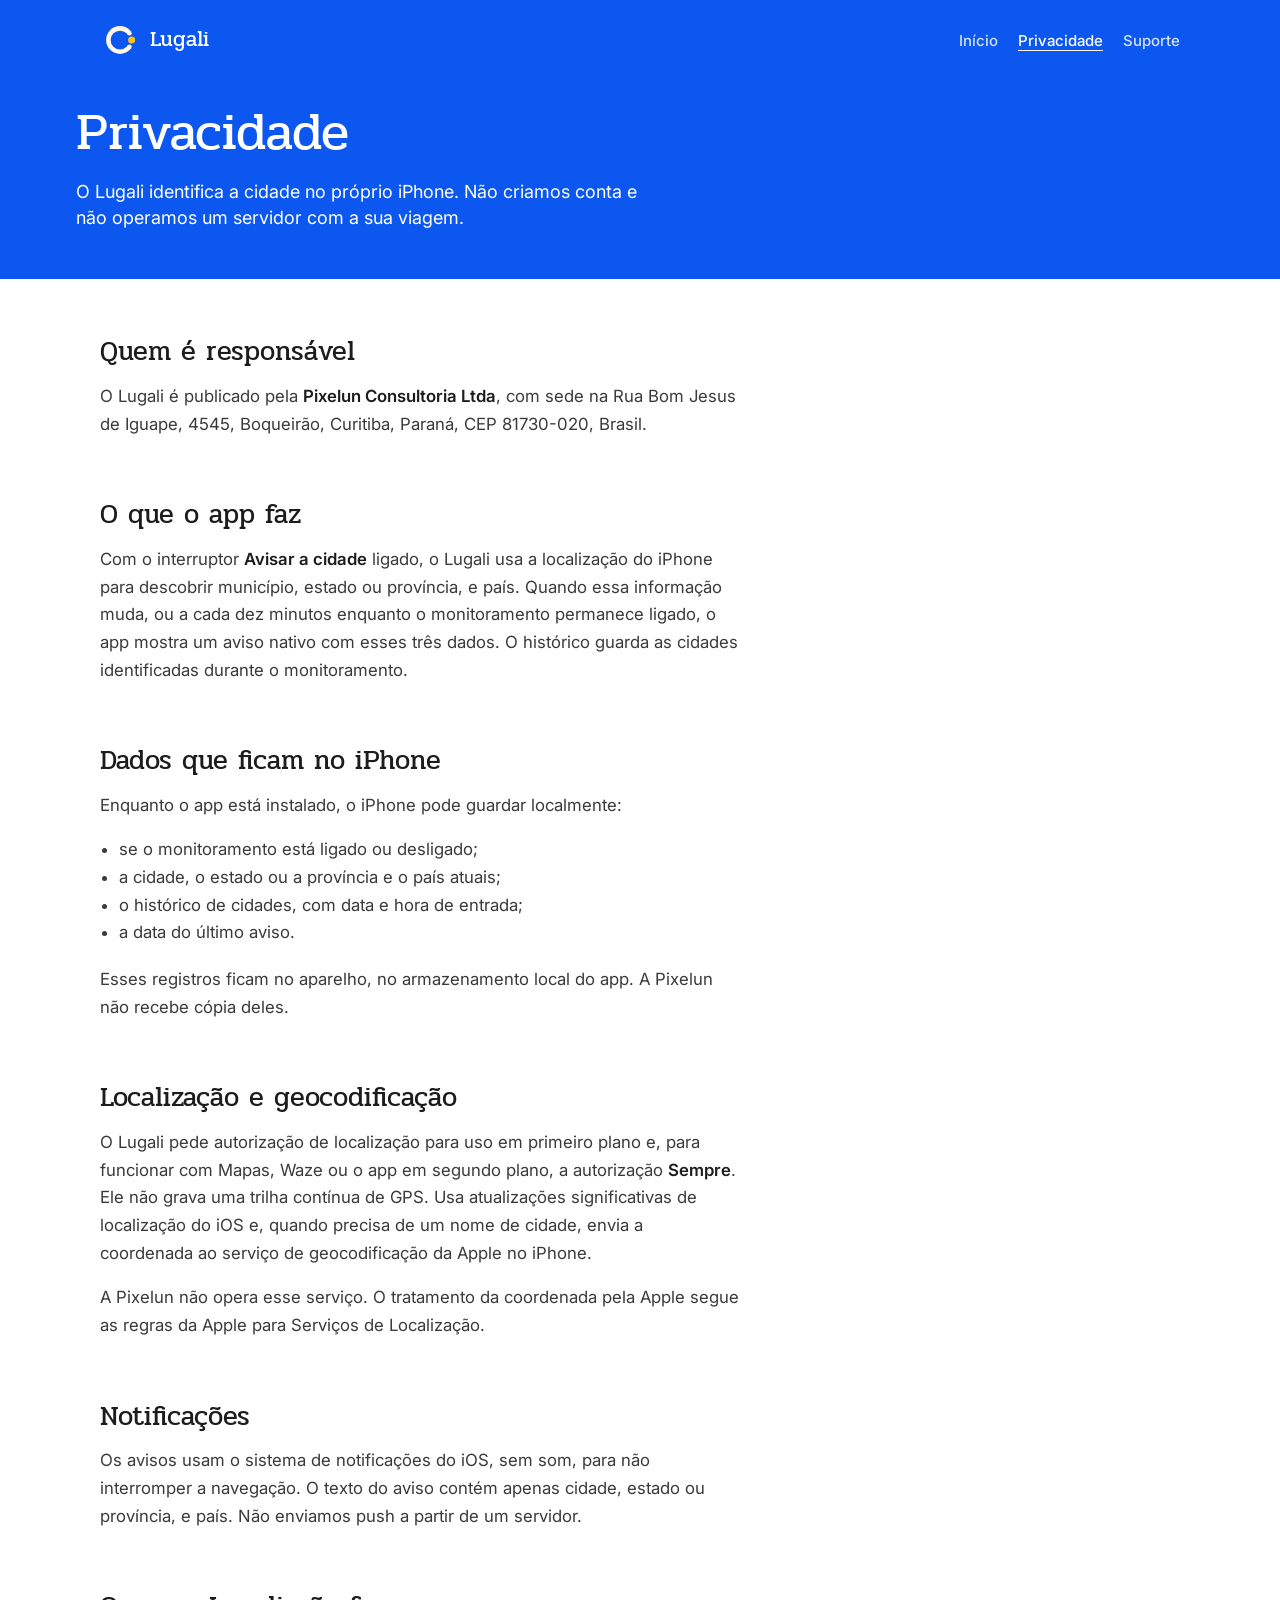
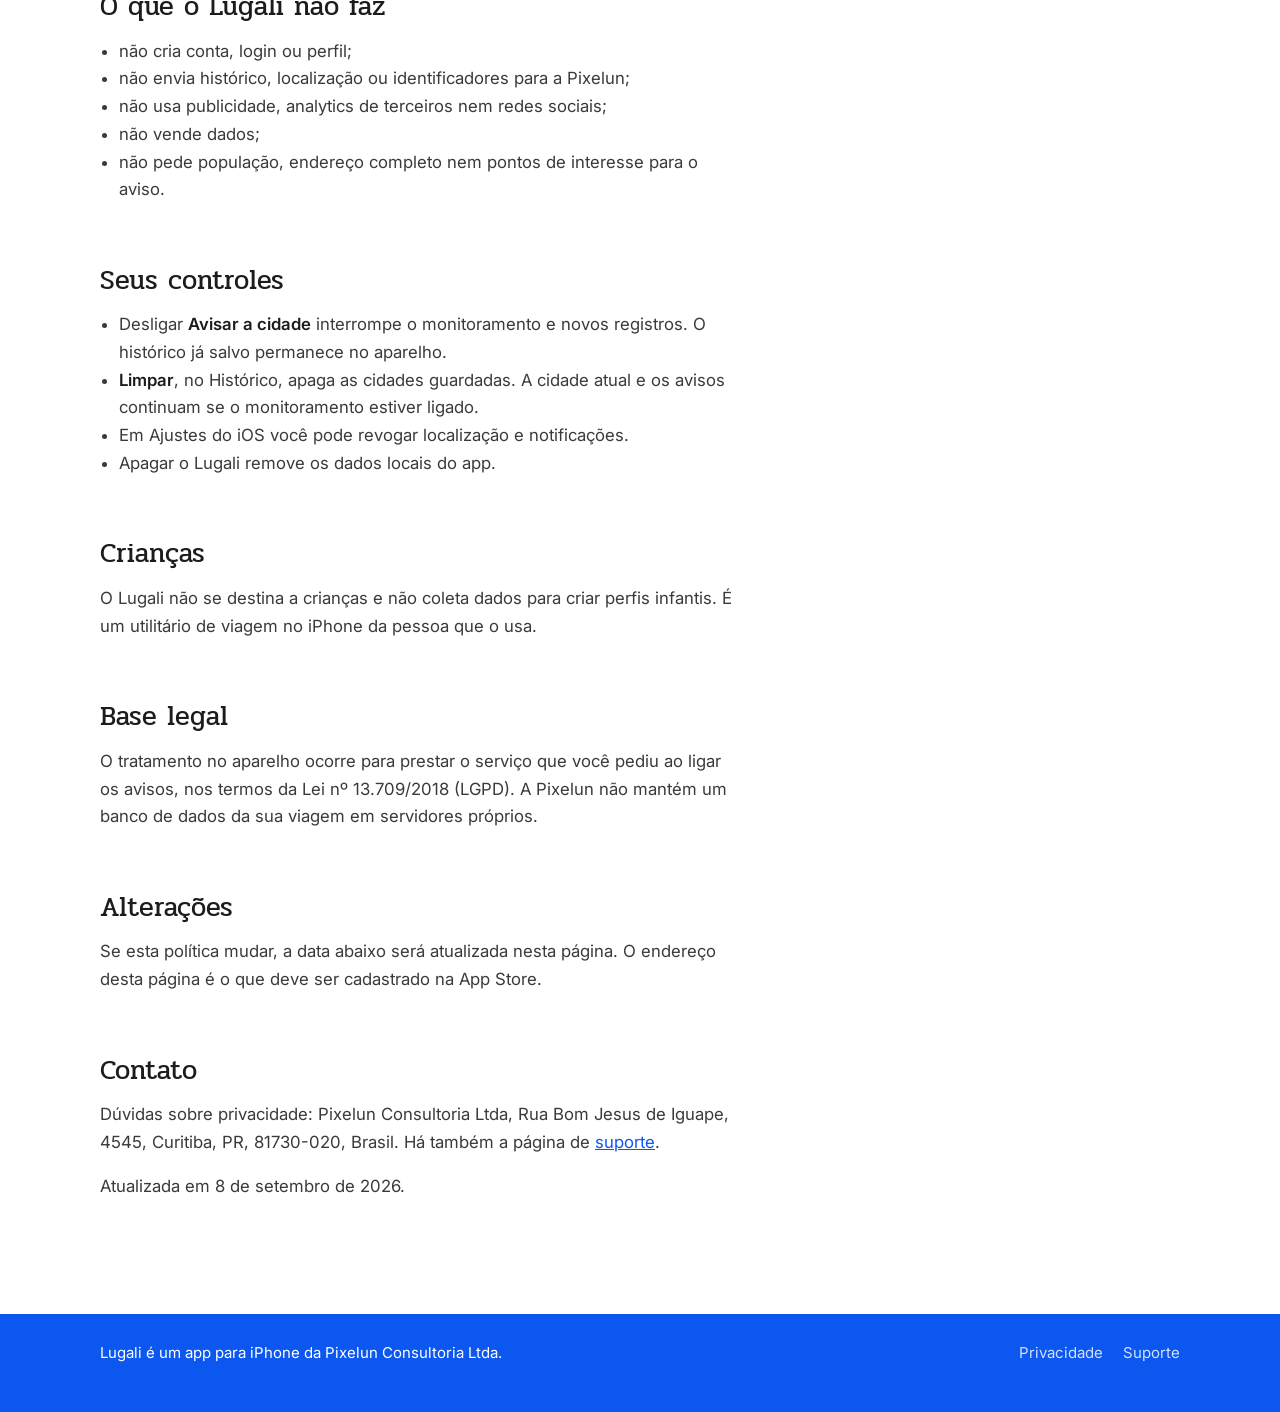
==== site/privacidade.html @ ca4b44b0 "chore: repositório inicial do Lugali com landing pública App iPhone e site estático (início, privaci" ====
<!DOCTYPE html>
<html lang="pt-BR">
<head>
  <meta charset="utf-8">
  <meta name="viewport" content="width=device-width, initial-scale=1">
  <title>Privacidade — Lugali</title>
  <meta name="description" content="Política de privacidade do Lugali: localização e histórico ficam no iPhone. A Pixelun não opera um servidor com os seus dados.">
  <meta name="theme-color" content="#0C57F0">
  <link rel="icon" type="image/png" sizes="32x32" href="assets/favicon-32.png">
  <link rel="apple-touch-icon" href="assets/apple-touch-icon.png">
  <link rel="preconnect" href="https://fonts.googleapis.com">
  <link rel="preconnect" href="https://fonts.gstatic.com" crossorigin>
  <link href="https://fonts.googleapis.com/css2?family=Inter:wght@400;500;600&family=Pridi:wght@400&display=swap" rel="stylesheet">
  <link rel="stylesheet" href="assets/styles.css">
</head>
<body>
  <a class="skip" href="#conteudo">Ir ao conteúdo</a>
  <header class="mast">
    <div class="shell mast-bar">
      <a class="brand" href="index.html">
        <img src="assets/mark.svg" width="40" height="40" alt="">
        <span>Lugali</span>
      </a>
      <nav class="nav" aria-label="Principal">
        <a href="index.html">Início</a>
        <a href="privacidade.html" aria-current="page">Privacidade</a>
        <a href="suporte.html">Suporte</a>
      </nav>
    </div>
    <div class="shell intro">
      <h1>Privacidade</h1>
      <p class="lede">O Lugali identifica a cidade no próprio iPhone. Não criamos conta e não operamos um servidor com a sua viagem.</p>
    </div>
  </header>

  <main id="conteudo" class="paper">
    <article class="paper-body">
      <div class="shell">
        <h2>Quem é responsável</h2>
        <p>O Lugali é publicado pela <strong>Pixelun Consultoria Ltda</strong>, com sede na Rua Bom Jesus de Iguape, 4545, Boqueirão, Curitiba, Paraná, CEP 81730-020, Brasil.</p>

        <h2>O que o app faz</h2>
        <p>Com o interruptor <strong>Avisar a cidade</strong> ligado, o Lugali usa a localização do iPhone para descobrir município, estado ou província, e país. Quando essa informação muda, ou a cada dez minutos enquanto o monitoramento permanece ligado, o app mostra um aviso nativo com esses três dados. O histórico guarda as cidades identificadas durante o monitoramento.</p>

        <h2>Dados que ficam no iPhone</h2>
        <p>Enquanto o app está instalado, o iPhone pode guardar localmente:</p>
        <ul>
          <li>se o monitoramento está ligado ou desligado;</li>
          <li>a cidade, o estado ou a província e o país atuais;</li>
          <li>o histórico de cidades, com data e hora de entrada;</li>
          <li>a data do último aviso.</li>
        </ul>
        <p>Esses registros ficam no aparelho, no armazenamento local do app. A Pixelun não recebe cópia deles.</p>

        <h2>Localização e geocodificação</h2>
        <p>O Lugali pede autorização de localização para uso em primeiro plano e, para funcionar com Mapas, Waze ou o app em segundo plano, a autorização <strong>Sempre</strong>. Ele não grava uma trilha contínua de GPS. Usa atualizações significativas de localização do iOS e, quando precisa de um nome de cidade, envia a coordenada ao serviço de geocodificação da Apple no iPhone.</p>
        <p>A Pixelun não opera esse serviço. O tratamento da coordenada pela Apple segue as regras da Apple para Serviços de Localização.</p>

        <h2>Notificações</h2>
        <p>Os avisos usam o sistema de notificações do iOS, sem som, para não interromper a navegação. O texto do aviso contém apenas cidade, estado ou província, e país. Não enviamos push a partir de um servidor.</p>

        <h2>O que o Lugali não faz</h2>
        <ul>
          <li>não cria conta, login ou perfil;</li>
          <li>não envia histórico, localização ou identificadores para a Pixelun;</li>
          <li>não usa publicidade, analytics de terceiros nem redes sociais;</li>
          <li>não vende dados;</li>
          <li>não pede população, endereço completo nem pontos de interesse para o aviso.</li>
        </ul>

        <h2>Seus controles</h2>
        <ul>
          <li>Desligar <strong>Avisar a cidade</strong> interrompe o monitoramento e novos registros. O histórico já salvo permanece no aparelho.</li>
          <li><strong>Limpar</strong>, no Histórico, apaga as cidades guardadas. A cidade atual e os avisos continuam se o monitoramento estiver ligado.</li>
          <li>Em Ajustes do iOS você pode revogar localização e notificações.</li>
          <li>Apagar o Lugali remove os dados locais do app.</li>
        </ul>

        <h2>Crianças</h2>
        <p>O Lugali não se destina a crianças e não coleta dados para criar perfis infantis. É um utilitário de viagem no iPhone da pessoa que o usa.</p>

        <h2>Base legal</h2>
        <p>O tratamento no aparelho ocorre para prestar o serviço que você pediu ao ligar os avisos, nos termos da Lei nº 13.709/2018 (LGPD). A Pixelun não mantém um banco de dados da sua viagem em servidores próprios.</p>

        <h2>Alterações</h2>
        <p>Se esta política mudar, a data abaixo será atualizada nesta página. O endereço desta página é o que deve ser cadastrado na App Store.</p>

        <h2>Contato</h2>
        <p>Dúvidas sobre privacidade: Pixelun Consultoria Ltda, Rua Bom Jesus de Iguape, 4545, Curitiba, PR, 81730-020, Brasil. Há também a página de <a href="suporte.html">suporte</a>.</p>
        <p class="updated">Atualizada em 8 de setembro de 2026.</p>
      </div>
    </article>
  </main>

  <footer class="colophon">
    <div class="shell colophon-bar">
      <p>Lugali é um app para iPhone da Pixelun Consultoria Ltda.</p>
      <p class="colophon-links">
        <a href="privacidade.html">Privacidade</a>
        <a href="suporte.html">Suporte</a>
      </p>
    </div>
  </footer>
</body>
</html>
---- site/assets/styles.css ----
:root {
  --cobalt: #0c57f0;
  --cream: #fff7e8;
  --mango: #ffc21c;
  --white: #ffffff;
  --ink: #1c1c1e;
  --muted: #3a3a3c;
  --display: "Pridi", Palatino, "Palatino Linotype", serif;
  --sans: "Inter", system-ui, sans-serif;
  --shell: 1080px;
  --gutter: 24px;
  --phone-w: 260px;
  --phone-h: 540px;
  --phone-r: 32px;
}

*,
*::before,
*::after {
  box-sizing: border-box;
}

html {
  scroll-behavior: smooth;
}

html,
body {
  margin: 0;
  background: var(--cobalt);
  color: var(--white);
  font-family: var(--sans);
  font-synthesis: none;
  -webkit-font-smoothing: antialiased;
}

img {
  max-width: 100%;
  height: auto;
  display: block;
}

a {
  color: inherit;
}

.skip {
  position: absolute;
  left: 12px;
  top: -40px;
  z-index: 20;
  background: var(--white);
  color: var(--ink);
  padding: 8px 12px;
  font-size: 14px;
}

.skip:focus {
  top: 12px;
}

.shell {
  width: 100%;
  max-width: calc(var(--shell) + var(--gutter) * 2);
  margin-inline: auto;
  padding-inline: var(--gutter);
  overflow-x: hidden;
}

.mast-bar,
.colophon-bar {
  display: flex;
  flex-wrap: wrap;
  align-items: center;
  justify-content: space-between;
  gap: 12px 24px;
}

.mast-bar {
  padding-top: 20px;
  padding-bottom: 8px;
}

.brand {
  display: flex;
  align-items: center;
  gap: 10px;
  text-decoration: none;
  font-family: var(--display);
  font-size: 1.35rem;
  line-height: 1;
}

.brand img {
  width: 40px;
  height: 40px;
}

.nav {
  display: flex;
  flex-wrap: wrap;
  gap: 8px 20px;
  font-size: 0.9375rem;
  font-weight: 500;
}

.nav a {
  text-decoration: none;
  color: rgb(255 255 255 / 0.82);
}

.nav a:hover,
.nav a[aria-current="page"] {
  color: var(--white);
}

.nav a[aria-current="page"] {
  box-shadow: 0 1px 0 var(--cream);
}

.hero-copy,
.moment-copy {
  min-width: 0;
}

.hero {
  display: grid;
  grid-template-columns: minmax(0, 26rem) minmax(0, 28rem);
  justify-content: space-between;
  align-items: center;
  gap: 40px 56px;
  padding-top: 48px;
  padding-bottom: 72px;
}

.opener {
  margin: 0 0 16px;
  max-width: min(28em, 100%);
  font-size: 1.0625rem;
  line-height: 1.45;
  color: rgb(255 255 255 / 0.88);
  overflow-wrap: break-word;
  text-wrap: pretty;
}

.hero h1,
.moment h2 {
  margin: 0;
  font-family: var(--display);
  font-weight: 400;
  font-size: clamp(2.35rem, 4.2vw, 4rem);
  line-height: 1.08;
  text-wrap: balance;
  overflow-wrap: break-word;
}

.lede {
  margin: 18px 0 0;
  max-width: min(28em, 100%);
  font-size: 1.125rem;
  line-height: 1.45;
  font-weight: 400;
  overflow-wrap: break-word;
  text-wrap: pretty;
}

.hero-frame {
  margin: 0;
  width: 100%;
  height: min(520px, 62vh);
  overflow: hidden;
  border-radius: 32px;
}

.hero-frame img {
  width: 100%;
  height: 100%;
  object-fit: cover;
  object-position: center 58%;
}

.moment {
  display: grid;
  grid-template-columns: minmax(0, 1fr) var(--phone-w);
  gap: 40px 72px;
  align-items: center;
  padding-bottom: 80px;
}

.moment-flip {
  grid-template-columns: var(--phone-w) minmax(0, 1fr);
}

.moment-flip .phone {
  grid-column: 1;
  grid-row: 1;
}

.moment-flip .moment-copy {
  grid-column: 2;
  grid-row: 1;
}

.phone {
  position: relative;
  width: var(--phone-w);
  height: var(--phone-h);
  border-radius: var(--phone-r);
  overflow: hidden;
  background: var(--white);
  justify-self: center;
}

.phone-screen {
  width: 100%;
  height: 100%;
  object-fit: cover;
  object-position: top center;
}

.phone-banner {
  position: absolute;
  top: 7%;
  left: 50%;
  width: 90%;
  transform: translateX(-50%);
  pointer-events: none;
}

.colophon {
  padding: 28px 0 48px;
  font-size: 0.9375rem;
  line-height: 1.5;
}

.colophon p {
  margin: 0;
}

.colophon a {
  text-decoration: none;
  color: rgb(255 255 255 / 0.82);
}

.colophon a:hover {
  color: var(--white);
}

.colophon-links {
  display: flex;
  gap: 20px;
}

.intro {
  padding: 36px 0 48px;
}

.intro h1 {
  margin: 0;
  font-family: var(--display);
  font-weight: 400;
  font-size: clamp(2.25rem, 5vw, 3.25rem);
  line-height: 1.1;
  max-width: 16ch;
}

.intro .lede {
  max-width: 32em;
  color: var(--white);
}

.paper {
  background: var(--white);
  color: var(--ink);
}

.paper-body {
  padding: 56px var(--gutter) 96px;
}

.paper-body .shell {
  max-width: calc(var(--shell) + var(--gutter) * 2);
}

.paper-body .shell > * {
  max-width: 40rem;
}

.paper-body h2 {
  margin: 2.2em 0 0.55em;
  font-family: var(--display);
  font-weight: 400;
  font-size: 1.7rem;
  line-height: 1.2;
}

.paper-body h2:first-child {
  margin-top: 0;
}

.paper-body p,
.paper-body li,
.faq dd {
  font-size: 1.05rem;
  line-height: 1.65;
  color: var(--muted);
  overflow-wrap: break-word;
}

.paper-body p {
  margin: 0 0 1em;
}

.paper-body ul {
  margin: 0 0 1.2em;
  padding-left: 1.2em;
}

.paper-body strong {
  color: var(--ink);
  font-weight: 600;
}

.paper-body a {
  color: var(--cobalt);
}

.updated {
  margin-top: 2.5em;
  font-size: 0.95rem;
  color: #6e6e73;
}

.faq dt {
  margin-top: 1.5em;
  font-weight: 600;
  color: var(--ink);
}

.faq dd {
  margin: 0.4em 0 0;
}

.contact-block {
  margin-top: 1em;
}

@media (max-width: 800px) {
  .mast-bar {
    flex-direction: column;
    align-items: flex-start;
    gap: 14px;
  }

  .hero,
  .moment,
  .moment-flip {
    grid-template-columns: 1fr;
  }

  .moment-flip .phone,
  .moment-flip .moment-copy {
    grid-column: auto;
    grid-row: auto;
  }

  .hero {
    padding-top: 28px;
    padding-bottom: 48px;
    gap: 28px;
  }

  .hero-frame {
    height: 380px;
  }

  .hero h1,
  .moment h2 {
    font-size: clamp(2.1rem, 8.5vw, 2.75rem);
  }

  .opener,
  .lede {
    font-size: 1rem;
    max-width: 20rem;
  }

  .moment {
    padding-bottom: 56px;
    gap: 28px;
  }

  .phone {
    width: min(var(--phone-w), 100%);
  }
}

@media (prefers-reduced-motion: reduce) {
  html {
    scroll-behavior: auto;
  }
}

:focus-visible {
  outline: 2px solid var(--cream);
  outline-offset: 3px;
}

.paper :focus-visible {
  outline-color: var(--cobalt);
}
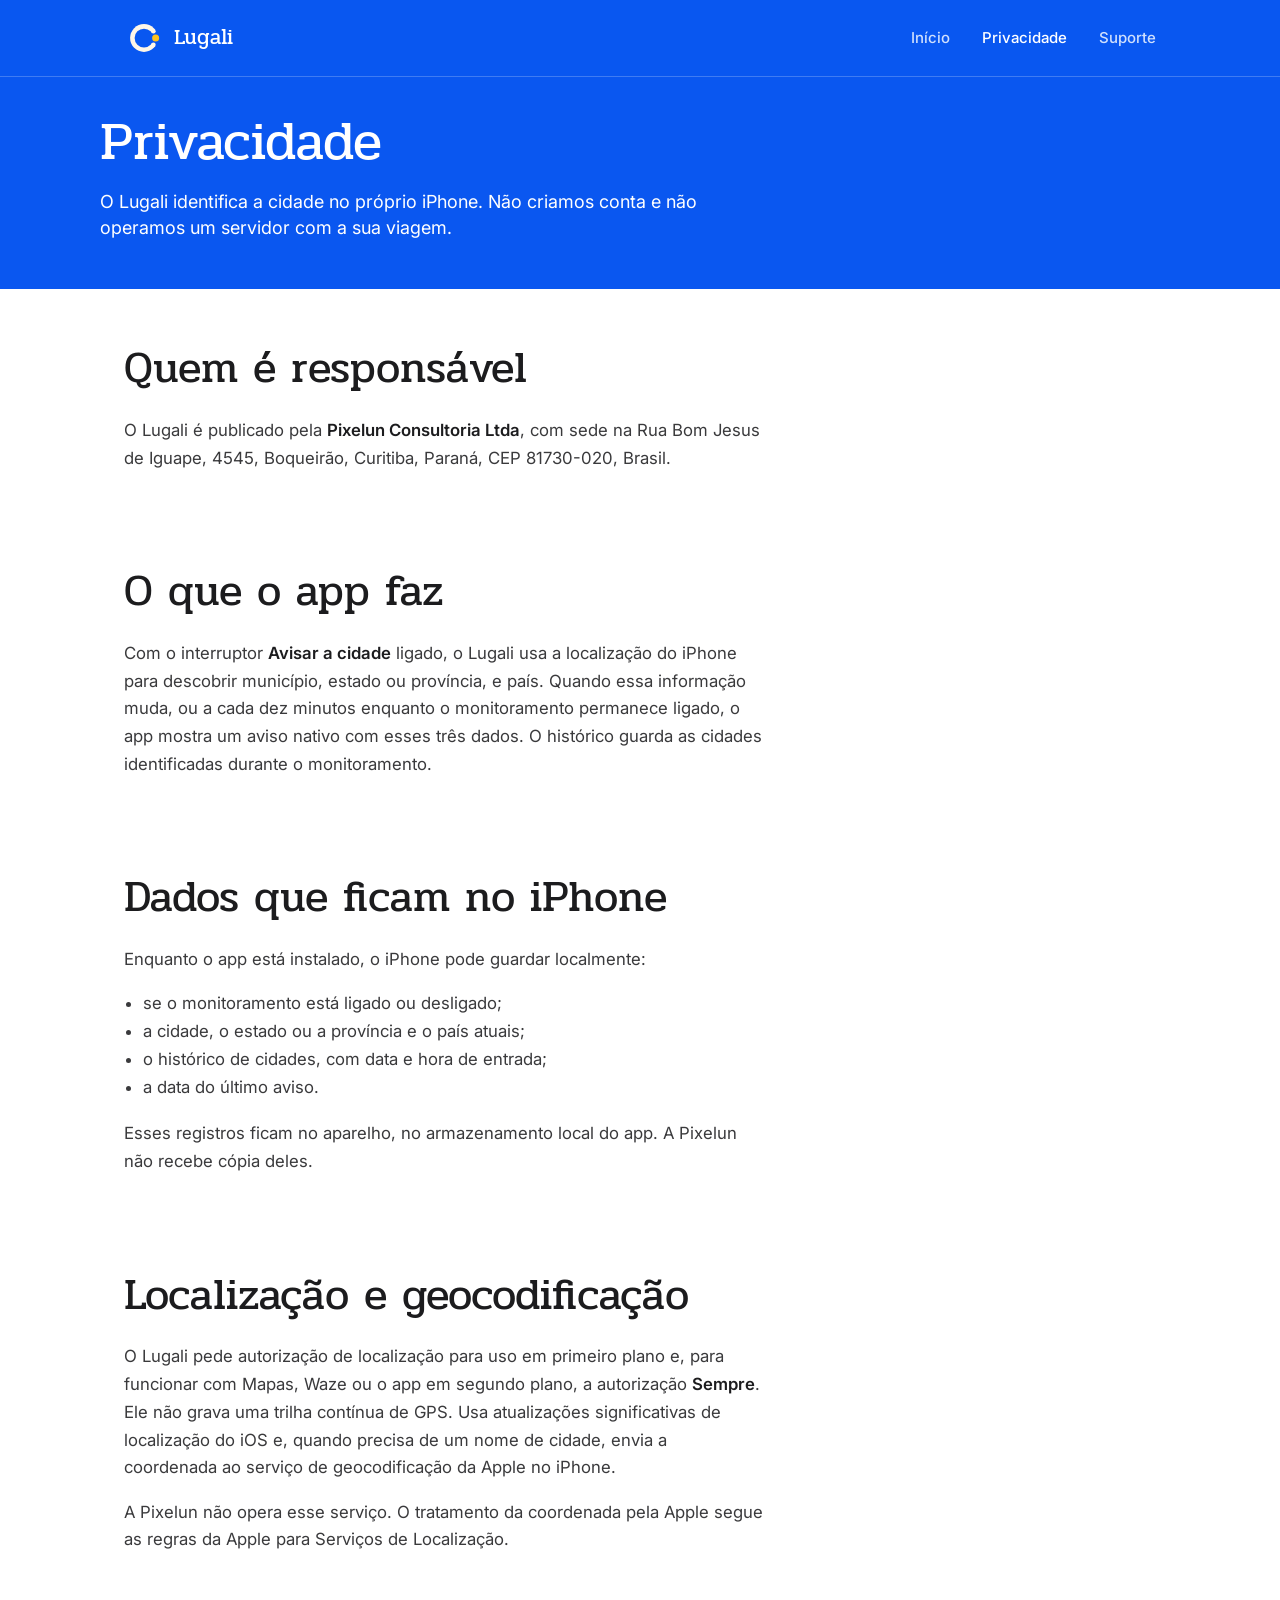
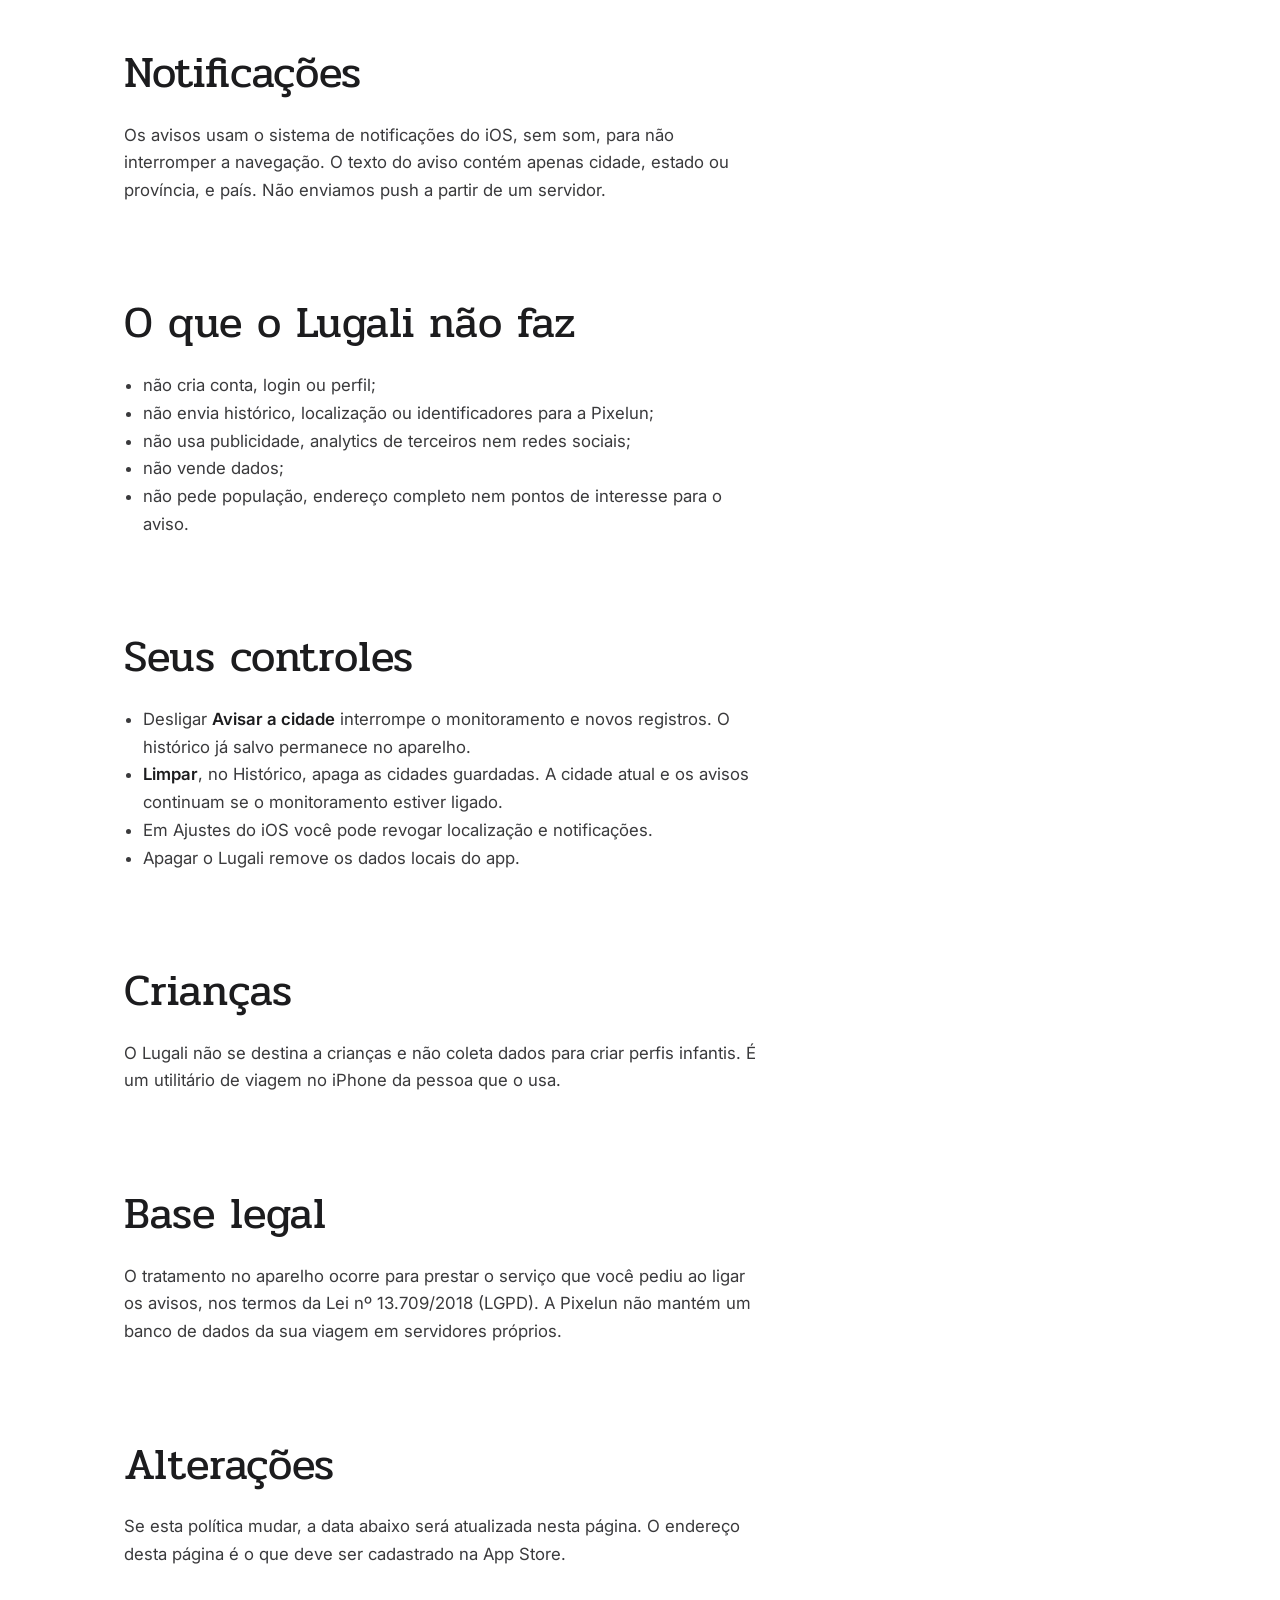
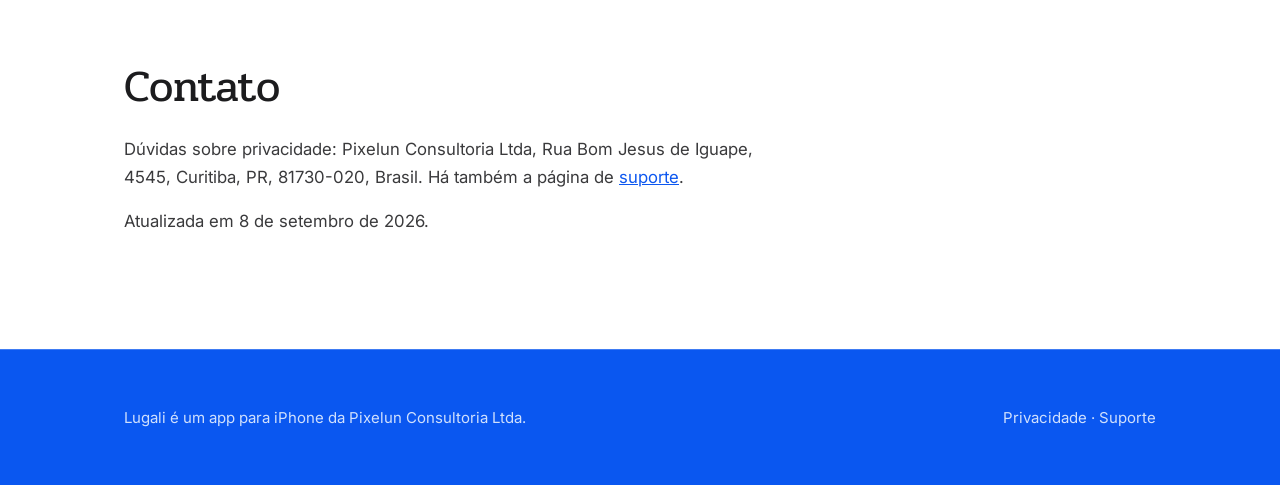
==== commit 840ff150: "feat: alinhar landing ao HTML de referência e unificar o aviso na rota A seção Continue a rota passa" ====
--- a/site/privacidade.html
+++ b/site/privacidade.html
@@ -15,27 +15,27 @@
 </head>
 <body>
   <a class="skip" href="#conteudo">Ir ao conteúdo</a>
-  <header class="mast">
-    <div class="shell mast-bar">
-      <a class="brand" href="index.html">
+  <header class="topnav">
+    <div class="container topnav-inner">
+      <a class="logo" href="index.html">
         <img src="assets/mark.svg" width="40" height="40" alt="">
-        <span>Lugali</span>
+        Lugali
       </a>
-      <nav class="nav" aria-label="Principal">
+      <nav aria-label="Principal">
         <a href="index.html">Início</a>
         <a href="privacidade.html" aria-current="page">Privacidade</a>
         <a href="suporte.html">Suporte</a>
       </nav>
     </div>
-    <div class="shell intro">
-      <h1>Privacidade</h1>
-      <p class="lede">O Lugali identifica a cidade no próprio iPhone. Não criamos conta e não operamos um servidor com a sua viagem.</p>
-    </div>
   </header>
+  <div class="intro container">
+    <h1>Privacidade</h1>
+    <p class="lead">O Lugali identifica a cidade no próprio iPhone. Não criamos conta e não operamos um servidor com a sua viagem.</p>
+  </div>
 
   <main id="conteudo" class="paper">
     <article class="paper-body">
-      <div class="shell">
+      <div class="container">
         <h2>Quem é responsável</h2>
         <p>O Lugali é publicado pela <strong>Pixelun Consultoria Ltda</strong>, com sede na Rua Bom Jesus de Iguape, 4545, Boqueirão, Curitiba, Paraná, CEP 81730-020, Brasil.</p>
 
@@ -92,13 +92,14 @@
     </article>
   </main>
 
-  <footer class="colophon">
-    <div class="shell colophon-bar">
-      <p>Lugali é um app para iPhone da Pixelun Consultoria Ltda.</p>
-      <p class="colophon-links">
+  <footer class="pagefoot">
+    <div class="container pagefoot-inner">
+      <span>Lugali é um app para iPhone da Pixelun Consultoria Ltda.</span>
+      <span>
         <a href="privacidade.html">Privacidade</a>
+        ·
         <a href="suporte.html">Suporte</a>
-      </p>
+      </span>
     </div>
   </footer>
 </body>
--- a/site/assets/styles.css
+++ b/site/assets/styles.css
@@ -1,17 +1,37 @@
 :root {
+  --bg: oklch(52.35% 0.2388 262.4);
+  --surface: oklch(100% 0 0);
+  --fg: oklch(100% 0 0);
+  --muted: oklch(90.4% 0.043 262.4);
+  --border: oklch(100% 0 0 / 0.22);
+  --accent: oklch(97.83% 0.0215 83.3);
+  --mango: oklch(84.65% 0.1689 84.8);
+  --ink: #1c1c1e;
+  --paper-muted: #3a3a3c;
   --cobalt: #0c57f0;
-  --cream: #fff7e8;
-  --mango: #ffc21c;
-  --white: #ffffff;
-  --ink: #1c1c1e;
-  --muted: #3a3a3c;
-  --display: "Pridi", Palatino, "Palatino Linotype", serif;
-  --sans: "Inter", system-ui, sans-serif;
-  --shell: 1080px;
+
+  --font-display: "Pridi", Palatino, "Palatino Linotype", "Iowan Old Style", Georgia, serif;
+  --font-body: Inter, -apple-system, BlinkMacSystemFont, "Segoe UI", system-ui, sans-serif;
+
+  --accent-soft: color-mix(in oklch, var(--accent) 14%, transparent);
+  --fg-soft: color-mix(in oklch, var(--fg) 10%, transparent);
+
+  --fs-h1: clamp(2.35rem, 4.2vw, 4rem);
+  --fs-h2: clamp(2.1rem, 3.4vw, 3.25rem);
+  --fs-h3: 1.7rem;
+  --fs-lead: 1.125rem;
+
+  --gap-sm: 12px;
+  --gap-md: 20px;
+  --gap-lg: 32px;
+  --gap-xl: 56px;
+  --gap-2xl: 96px;
+  --container: 1080px;
   --gutter: 24px;
+
+  --radius: 14px;
+  --radius-photo: 32px;
   --phone-w: 260px;
-  --phone-h: 540px;
-  --phone-r: 32px;
 }
 
 *,
@@ -22,26 +42,41 @@
 
 html {
   scroll-behavior: smooth;
+  scroll-padding-top: 80px;
 }
 
 html,
 body {
   margin: 0;
-  background: var(--cobalt);
-  color: var(--white);
-  font-family: var(--sans);
-  font-synthesis: none;
+  background: var(--bg);
+  color: var(--fg);
+  font-family: var(--font-body);
+  font-size: 16px;
+  line-height: 1.55;
+  text-rendering: optimizeLegibility;
   -webkit-font-smoothing: antialiased;
 }
 
-img {
+img,
+svg {
+  display: block;
   max-width: 100%;
-  height: auto;
-  display: block;
 }
 
 a {
   color: inherit;
+  text-decoration: none;
+}
+
+p {
+  text-wrap: pretty;
+}
+
+h1,
+h2,
+h3 {
+  text-wrap: balance;
+  font-weight: 400;
 }
 
 .skip {
@@ -49,8 +84,8 @@
   left: 12px;
   top: -40px;
   z-index: 20;
-  background: var(--white);
-  color: var(--ink);
+  background: var(--surface);
+  color: var(--bg);
   padding: 8px 12px;
   font-size: 14px;
 }
@@ -59,78 +94,191 @@
   top: 12px;
 }
 
-.shell {
-  width: 100%;
-  max-width: calc(var(--shell) + var(--gutter) * 2);
+.container {
+  max-width: var(--container);
   margin-inline: auto;
   padding-inline: var(--gutter);
-  overflow-x: hidden;
-}
-
-.mast-bar,
-.colophon-bar {
+}
+
+.section {
+  padding-block: clamp(48px, 8vw, var(--gap-2xl));
+}
+
+h1,
+.h1 {
+  font-family: var(--font-display);
+  font-size: var(--fs-h1);
+  line-height: 1.08;
+  margin: 0;
+}
+
+h2,
+.h2 {
+  font-family: var(--font-display);
+  font-size: var(--fs-h2);
+  line-height: 1.1;
+  margin: 0;
+}
+
+h3 {
+  font-family: var(--font-display);
+  font-size: var(--fs-h3);
+  line-height: 1.2;
+  margin: 0;
+}
+
+.lead {
+  font-size: var(--fs-lead);
+  line-height: 1.45;
+  color: var(--muted);
+  max-width: 60ch;
+  margin: 0;
+}
+
+.eyebrow {
+  font-size: 13px;
+  font-weight: 500;
+  letter-spacing: 0.04em;
+  text-transform: uppercase;
+  color: var(--accent);
+  margin: 0 0 var(--gap-md);
+}
+
+.topnav {
+  position: sticky;
+  top: 0;
+  z-index: 10;
+  background: color-mix(in oklch, var(--bg) 92%, transparent);
+  backdrop-filter: blur(12px);
+  border-bottom: 1px solid var(--border);
+}
+
+.topnav-inner {
+  display: flex;
+  align-items: center;
+  justify-content: space-between;
+  padding-block: 16px;
+  gap: var(--gap-md);
+}
+
+.logo {
+  display: inline-flex;
+  align-items: center;
+  gap: 10px;
+  font-family: var(--font-display);
+  font-size: 1.35rem;
+  line-height: 1;
+}
+
+.logo img,
+.logo svg {
+  width: 40px;
+  height: 40px;
+  flex: 0 0 auto;
+}
+
+.topnav nav {
   display: flex;
   flex-wrap: wrap;
-  align-items: center;
-  justify-content: space-between;
-  gap: 12px 24px;
-}
-
-.mast-bar {
-  padding-top: 20px;
-  padding-bottom: 8px;
-}
-
-.brand {
-  display: flex;
-  align-items: center;
-  gap: 10px;
-  text-decoration: none;
-  font-family: var(--display);
-  font-size: 1.35rem;
-  line-height: 1;
-}
-
-.brand img {
-  width: 40px;
-  height: 40px;
-}
-
-.nav {
+  gap: var(--gap-lg);
+  row-gap: 4px;
+}
+
+.topnav nav a {
+  font-size: 15px;
+  font-weight: 500;
+  color: var(--muted);
+  min-height: 44px;
+  display: inline-flex;
+  align-items: center;
+}
+
+.topnav nav a:hover,
+.topnav nav a[aria-current="page"] {
+  color: var(--fg);
+}
+
+.pagefoot {
+  padding-block: var(--gap-xl);
+  color: var(--muted);
+  font-size: 15px;
+  border-top: 1px solid var(--border);
+}
+
+.pagefoot-inner {
   display: flex;
   flex-wrap: wrap;
-  gap: 8px 20px;
-  font-size: 0.9375rem;
+  align-items: center;
+  justify-content: space-between;
+  gap: var(--gap-md);
+}
+
+.pagefoot a:hover {
+  color: var(--fg);
+}
+
+.btn {
+  display: inline-flex;
+  align-items: center;
+  justify-content: center;
+  gap: 8px;
+  padding: 12px 20px;
+  min-height: 44px;
+  border-radius: var(--radius);
+  border: 1px solid transparent;
+  font-size: 15px;
   font-weight: 500;
-}
-
-.nav a {
-  text-decoration: none;
-  color: rgb(255 255 255 / 0.82);
-}
-
-.nav a:hover,
-.nav a[aria-current="page"] {
-  color: var(--white);
-}
-
-.nav a[aria-current="page"] {
-  box-shadow: 0 1px 0 var(--cream);
-}
-
-.hero-copy,
-.moment-copy {
-  min-width: 0;
-}
-
-.hero {
+  letter-spacing: -0.005em;
+}
+
+.btn-primary {
+  background: var(--accent);
+  color: var(--bg);
+  border-color: var(--accent);
+}
+
+.btn-primary:hover {
+  background: color-mix(in oklch, var(--accent) 88%, black);
+}
+
+.btn-secondary {
+  background: transparent;
+  color: var(--fg);
+  border-color: var(--border);
+}
+
+.btn-secondary:hover {
+  border-color: var(--fg);
+  background: var(--fg-soft);
+}
+
+.btn-ghost {
+  background: transparent;
+  color: var(--fg);
+  border-color: transparent;
+  padding-inline: 8px;
+}
+
+.btn-ghost:hover {
+  background: var(--fg-soft);
+}
+
+.btn-arrow::after {
+  content: "→";
+}
+
+a:focus-visible,
+.btn:focus-visible {
+  outline: 2px solid var(--accent);
+  outline-offset: 3px;
+}
+
+.hero-split {
   display: grid;
   grid-template-columns: minmax(0, 26rem) minmax(0, 28rem);
   justify-content: space-between;
-  align-items: center;
   gap: 40px 56px;
-  padding-top: 48px;
-  padding-bottom: 72px;
+  align-items: center;
 }
 
 .opener {
@@ -138,117 +286,125 @@
   max-width: min(28em, 100%);
   font-size: 1.0625rem;
   line-height: 1.45;
-  color: rgb(255 255 255 / 0.88);
-  overflow-wrap: break-word;
-  text-wrap: pretty;
-}
-
-.hero h1,
-.moment h2 {
-  margin: 0;
-  font-family: var(--display);
-  font-weight: 400;
-  font-size: clamp(2.35rem, 4.2vw, 4rem);
-  line-height: 1.08;
-  text-wrap: balance;
-  overflow-wrap: break-word;
-}
-
-.lede {
-  margin: 18px 0 0;
-  max-width: min(28em, 100%);
-  font-size: 1.125rem;
-  line-height: 1.45;
-  font-weight: 400;
-  overflow-wrap: break-word;
-  text-wrap: pretty;
-}
-
-.hero-frame {
+  color: var(--muted);
+}
+
+.hero-cta {
+  display: inline-flex;
+  gap: var(--gap-sm);
+  flex-wrap: wrap;
+  align-items: center;
+  margin-top: 28px;
+}
+
+.hero-photo {
   margin: 0;
   width: 100%;
   height: min(520px, 62vh);
   overflow: hidden;
-  border-radius: 32px;
-}
-
-.hero-frame img {
+  border-radius: var(--radius-photo);
+}
+
+.hero-photo img {
   width: 100%;
   height: 100%;
   object-fit: cover;
   object-position: center 58%;
 }
 
-.moment {
+.features-intro {
+  max-width: 36ch;
+}
+
+.grid-3 {
+  display: grid;
+  grid-template-columns: repeat(3, 1fr);
+  gap: var(--gap-lg);
+}
+
+.feature-mark {
+  width: 36px;
+  height: 36px;
+  display: grid;
+  place-items: center;
+  border: 1px solid var(--border);
+  border-radius: 12px;
+  margin-bottom: var(--gap-md);
+}
+
+.feature-mark svg {
+  width: 18px;
+  height: 18px;
+}
+
+.feature h3 {
+  margin-bottom: 6px;
+}
+
+.feature p {
+  margin: 0;
+  color: var(--muted);
+  font-size: 15px;
+}
+
+.moment-split {
   display: grid;
   grid-template-columns: minmax(0, 1fr) var(--phone-w);
   gap: 40px 72px;
   align-items: center;
-  padding-bottom: 80px;
-}
-
-.moment-flip {
+}
+
+.moment-split.flip {
   grid-template-columns: var(--phone-w) minmax(0, 1fr);
 }
 
-.moment-flip .phone {
+.moment-split.flip .phone,
+.moment-split.flip .phone-shot {
   grid-column: 1;
   grid-row: 1;
 }
 
-.moment-flip .moment-copy {
+.moment-split.flip .moment-copy {
   grid-column: 2;
   grid-row: 1;
 }
 
+.moment-copy,
+.hero-copy {
+  min-width: 0;
+}
+
 .phone {
-  position: relative;
   width: var(--phone-w);
-  height: var(--phone-h);
-  border-radius: var(--phone-r);
+  border-radius: 20px;
   overflow: hidden;
-  background: var(--white);
+  background: var(--surface);
   justify-self: center;
 }
 
 .phone-screen {
   width: 100%;
-  height: 100%;
-  object-fit: cover;
+  height: auto;
+  object-fit: contain;
   object-position: top center;
 }
 
-.phone-banner {
-  position: absolute;
-  top: 7%;
-  left: 50%;
-  width: 90%;
-  transform: translateX(-50%);
-  pointer-events: none;
-}
-
-.colophon {
-  padding: 28px 0 48px;
-  font-size: 0.9375rem;
-  line-height: 1.5;
-}
-
-.colophon p {
-  margin: 0;
-}
-
-.colophon a {
-  text-decoration: none;
-  color: rgb(255 255 255 / 0.82);
-}
-
-.colophon a:hover {
-  color: var(--white);
-}
-
-.colophon-links {
-  display: flex;
-  gap: 20px;
+.phone-shot {
+  width: min(280px, 100%);
+  justify-self: center;
+}
+
+.phone-shot img {
+  width: 100%;
+  height: auto;
+}
+
+.cta-strip {
+  text-align: center;
+}
+
+.cta-strip .lead {
+  margin: 16px auto 32px;
 }
 
 .intro {
@@ -256,21 +412,16 @@
 }
 
 .intro h1 {
-  margin: 0;
-  font-family: var(--display);
-  font-weight: 400;
-  font-size: clamp(2.25rem, 5vw, 3.25rem);
-  line-height: 1.1;
   max-width: 16ch;
 }
 
-.intro .lede {
-  max-width: 32em;
-  color: var(--white);
+.intro .lead {
+  margin-top: 18px;
+  color: var(--fg);
 }
 
 .paper {
-  background: var(--white);
+  background: var(--surface);
   color: var(--ink);
 }
 
@@ -278,20 +429,12 @@
   padding: 56px var(--gutter) 96px;
 }
 
-.paper-body .shell {
-  max-width: calc(var(--shell) + var(--gutter) * 2);
-}
-
-.paper-body .shell > * {
+.paper-body .container > * {
   max-width: 40rem;
 }
 
 .paper-body h2 {
   margin: 2.2em 0 0.55em;
-  font-family: var(--display);
-  font-weight: 400;
-  font-size: 1.7rem;
-  line-height: 1.2;
 }
 
 .paper-body h2:first-child {
@@ -303,7 +446,7 @@
 .faq dd {
   font-size: 1.05rem;
   line-height: 1.65;
-  color: var(--muted);
+  color: var(--paper-muted);
   overflow-wrap: break-word;
 }
 
@@ -323,6 +466,7 @@
 
 .paper-body a {
   color: var(--cobalt);
+  text-decoration: underline;
 }
 
 .updated {
@@ -345,53 +489,51 @@
   margin-top: 1em;
 }
 
-@media (max-width: 800px) {
-  .mast-bar {
-    flex-direction: column;
-    align-items: flex-start;
-    gap: 14px;
-  }
-
-  .hero,
-  .moment,
-  .moment-flip {
+.paper :focus-visible {
+  outline-color: var(--cobalt);
+}
+
+@media (max-width: 920px) {
+  .hero-split,
+  .moment-split,
+  .moment-split.flip,
+  .grid-3 {
     grid-template-columns: 1fr;
   }
 
-  .moment-flip .phone,
-  .moment-flip .moment-copy {
+  .moment-split.flip .phone,
+  .moment-split.flip .phone-shot,
+  .moment-split.flip .moment-copy {
     grid-column: auto;
     grid-row: auto;
   }
 
-  .hero {
-    padding-top: 28px;
-    padding-bottom: 48px;
-    gap: 28px;
-  }
-
-  .hero-frame {
+  .topnav-inner {
+    flex-wrap: wrap;
+  }
+
+  .topnav .btn {
+    display: none;
+  }
+
+  .topnav nav {
+    width: 100%;
+    order: 3;
+    gap: 8px 16px;
+  }
+
+  .hero-photo {
     height: 380px;
   }
 
-  .hero h1,
-  .moment h2 {
-    font-size: clamp(2.1rem, 8.5vw, 2.75rem);
+  .phone,
+  .phone-shot {
+    width: min(var(--phone-w), 100%);
   }
 
   .opener,
-  .lede {
-    font-size: 1rem;
+  .lead {
     max-width: 20rem;
-  }
-
-  .moment {
-    padding-bottom: 56px;
-    gap: 28px;
-  }
-
-  .phone {
-    width: min(var(--phone-w), 100%);
   }
 }
 
@@ -400,12 +542,3 @@
     scroll-behavior: auto;
   }
 }
-
-:focus-visible {
-  outline: 2px solid var(--cream);
-  outline-offset: 3px;
-}
-
-.paper :focus-visible {
-  outline-color: var(--cobalt);
-}
